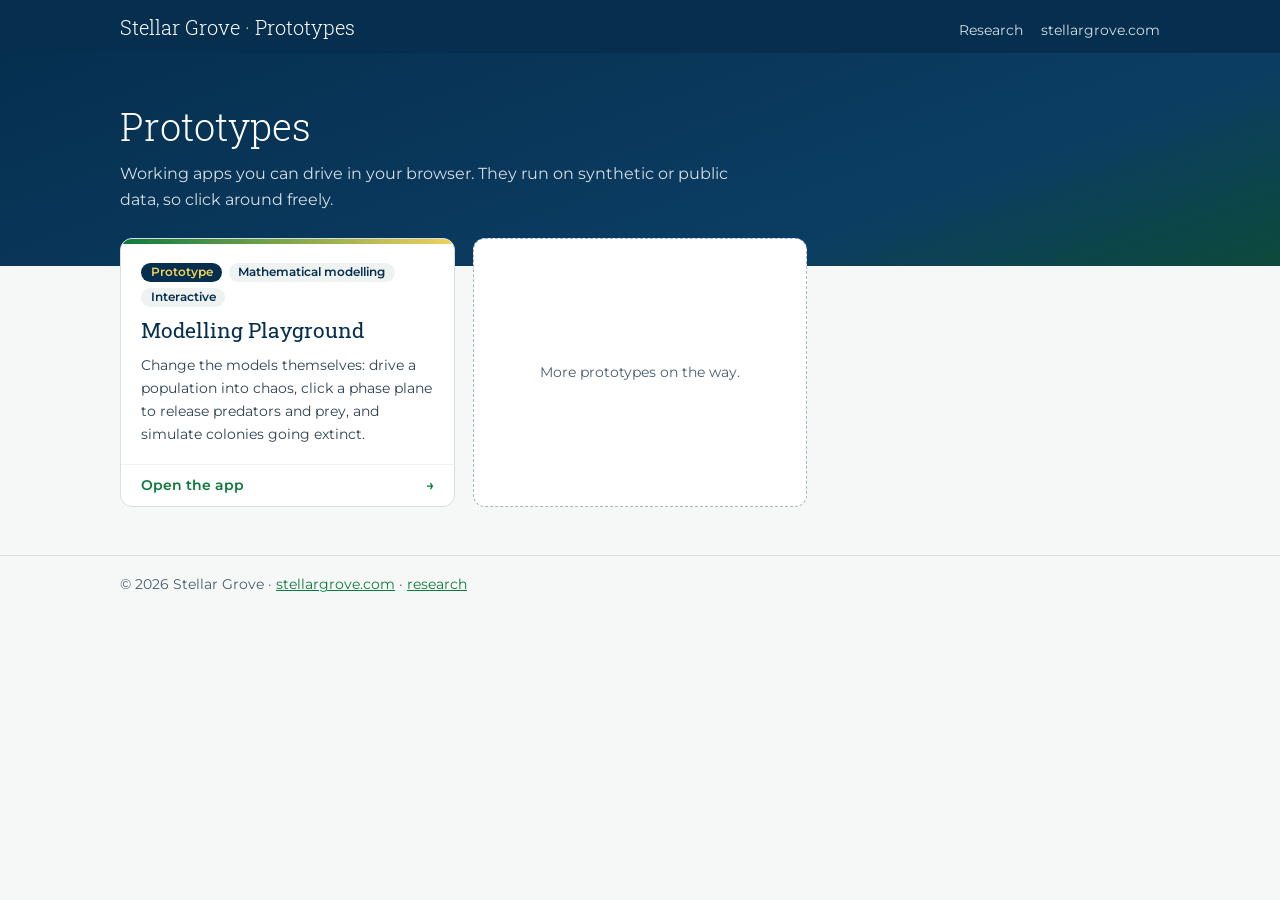
==== index.html @ 3d3c97d2 "Publish from bitstaemr f29ada0" ====
<!doctype html>
<html lang="en">
<head>
<meta charset="utf-8">
<meta name="viewport" content="width=device-width, initial-scale=1">
<title>Prototypes · Stellar Grove</title>
<meta name="description" content="Working prototypes from Stellar Grove that you can try in your browser.">
<link rel="canonical" href="https://apps.stellargrove.com/">
<link rel="preconnect" href="https://fonts.googleapis.com">
<link rel="stylesheet" href="https://fonts.googleapis.com/css2?family=Montserrat:wght@400;500;600&family=Roboto+Slab:wght@300;400&display=swap">
<style>
*{box-sizing:border-box}
body{margin:0;background:#f6f8f8;color:#0d1c24;font-family:'Montserrat',system-ui,-apple-system,'Segoe UI',sans-serif}
a{color:inherit}
.top{background:#062f4f;color:#fff}
.top .in{max-width:1080px;margin:0 auto;padding:.85rem 1.25rem;display:flex;gap:.4rem 1rem;align-items:baseline;
  justify-content:space-between;flex-wrap:wrap}
.brand{font-family:'Roboto Slab',Georgia,serif;font-weight:300;font-size:1.25rem;color:#fff;text-decoration:none}
.brand span{color:#f2d15c}
.nav a{color:#d5dee3;text-decoration:none;font-size:.9rem;margin-right:1.1rem}
.nav a:last-child{margin-right:0}
.hero{background:linear-gradient(160deg,#062f4f 0%,#0b3d63 70%,#0d4a3a 100%);color:#fff}
.hero .in{max-width:1080px;margin:0 auto;padding:3rem 1.25rem 3.25rem}
.hero h1{font-family:'Roboto Slab',Georgia,serif;font-weight:300;font-size:2.4rem;margin:0 0 .6rem}
.hero p{margin:0;max-width:640px;line-height:1.65;color:#d5dee3}
main{max-width:1080px;margin:-1.75rem auto 0;padding:0 1.25rem 3rem}
.grid{display:grid;grid-template-columns:repeat(auto-fill,minmax(300px,1fr));gap:1.1rem}
.tile{display:flex;flex-direction:column;background:#fff;border:1px solid #d5dee3;border-radius:12px;overflow:hidden;
  text-decoration:none;transition:transform .2s,box-shadow .2s}
.tile:hover{transform:translateY(-3px);box-shadow:0 12px 28px rgba(6,47,79,.14)}
.tile .bar{height:5px;background:linear-gradient(90deg,#0d7a3c,#f2d15c)}
.tile .body{padding:1.2rem 1.25rem 1.1rem;display:flex;flex-direction:column;gap:.6rem;flex:1}
.tile h2{font-family:'Roboto Slab',Georgia,serif;font-weight:400;font-size:1.3rem;color:#062f4f;margin:0}
.tile p{margin:0;font-size:.9rem;line-height:1.6;color:#2e4250;flex:1}
.tags{display:flex;flex-wrap:wrap;gap:.4rem}
.tag{font-size:.72rem;font-weight:600;border-radius:999px;padding:.15rem .6rem;background:#eef2f1;color:#062f4f}
.tag.st{background:#062f4f;color:#f2d15c}
.tag.sim{background:#f8e9c2;color:#6b5208}
.go{display:flex;justify-content:space-between;align-items:center;font-size:.85rem;font-weight:600;color:#0d7a3c;
  border-top:1px solid #eef2f1;padding:.8rem 1.25rem}
.go span{transition:transform .2s}
.tile:hover .go span{transform:translateX(4px)}
.empty{background:#fff;border:1px dashed #9fb6c6;border-radius:12px;padding:1.2rem;color:#4a5e6d;display:flex;
  align-items:center;justify-content:center;text-align:center;min-height:180px;font-size:.9rem}
footer{border-top:1px solid #d5dee3;color:#4a5e6d;font-size:.85rem}
footer .in{max-width:1080px;margin:0 auto;padding:1.25rem}
footer a{color:#0d7a3c}
</style>
</head>
<body>
<header class="top"><div class="in">
<a class="brand" href="/">Stellar Grove <span>·</span> Prototypes</a>
<nav class="nav"><a href="https://research.stellargrove.com/">Research</a><a href="https://www.stellargrove.com">stellargrove.com</a></nav>
</div></header>
<section class="hero"><div class="in"><h1>Prototypes</h1>
<p>Working apps you can drive in your browser. They run on synthetic or public data, so click around freely.</p>
</div></section>
<main><div class="grid">
<a class="tile" href="/modelling-playground/"><span class="bar"></span><span class="body"><span class="tags"><span class="tag st">Prototype</span><span class="tag">Mathematical modelling</span><span class="tag">Interactive</span></span><h2>Modelling Playground</h2><p>Change the models themselves: drive a population into chaos, click a phase plane to release predators and prey, and simulate colonies going extinct.</p></span><span class="go">Open the app <span aria-hidden="true">→</span></span></a><div class="empty">More prototypes on the way.</div>
</div></main>
<footer><div class="in">© 2026 Stellar Grove · <a href="https://www.stellargrove.com">stellargrove.com</a> ·
<a href="https://research.stellargrove.com/">research</a></div></footer>
</body>
</html>
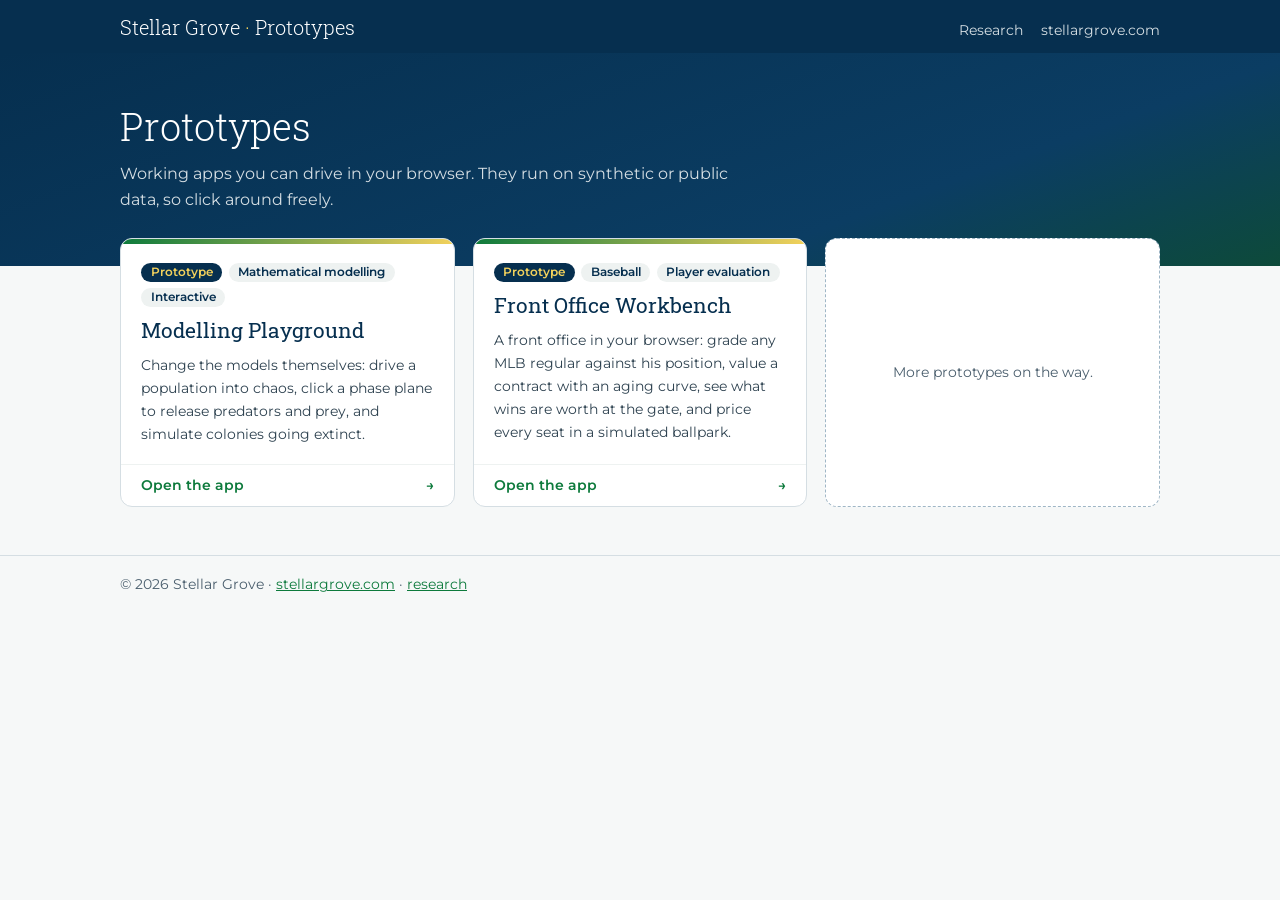
==== commit dd4a1f94: "Publish from bitstaemr d9ac79f" ====
--- a/index.html
+++ b/index.html
@@ -56,7 +56,7 @@
 <p>Working apps you can drive in your browser. They run on synthetic or public data, so click around freely.</p>
 </div></section>
 <main><div class="grid">
-<a class="tile" href="/modelling-playground/"><span class="bar"></span><span class="body"><span class="tags"><span class="tag st">Prototype</span><span class="tag">Mathematical modelling</span><span class="tag">Interactive</span></span><h2>Modelling Playground</h2><p>Change the models themselves: drive a population into chaos, click a phase plane to release predators and prey, and simulate colonies going extinct.</p></span><span class="go">Open the app <span aria-hidden="true">→</span></span></a><div class="empty">More prototypes on the way.</div>
+<a class="tile" href="/modelling-playground/"><span class="bar"></span><span class="body"><span class="tags"><span class="tag st">Prototype</span><span class="tag">Mathematical modelling</span><span class="tag">Interactive</span></span><h2>Modelling Playground</h2><p>Change the models themselves: drive a population into chaos, click a phase plane to release predators and prey, and simulate colonies going extinct.</p></span><span class="go">Open the app <span aria-hidden="true">→</span></span></a><a class="tile" href="/front-office/"><span class="bar"></span><span class="body"><span class="tags"><span class="tag st">Prototype</span><span class="tag">Baseball</span><span class="tag">Player evaluation</span></span><h2>Front Office Workbench</h2><p>A front office in your browser: grade any MLB regular against his position, value a contract with an aging curve, see what wins are worth at the gate, and price every seat in a simulated ballpark.</p></span><span class="go">Open the app <span aria-hidden="true">→</span></span></a><div class="empty">More prototypes on the way.</div>
 </div></main>
 <footer><div class="in">© 2026 Stellar Grove · <a href="https://www.stellargrove.com">stellargrove.com</a> ·
 <a href="https://research.stellargrove.com/">research</a></div></footer>
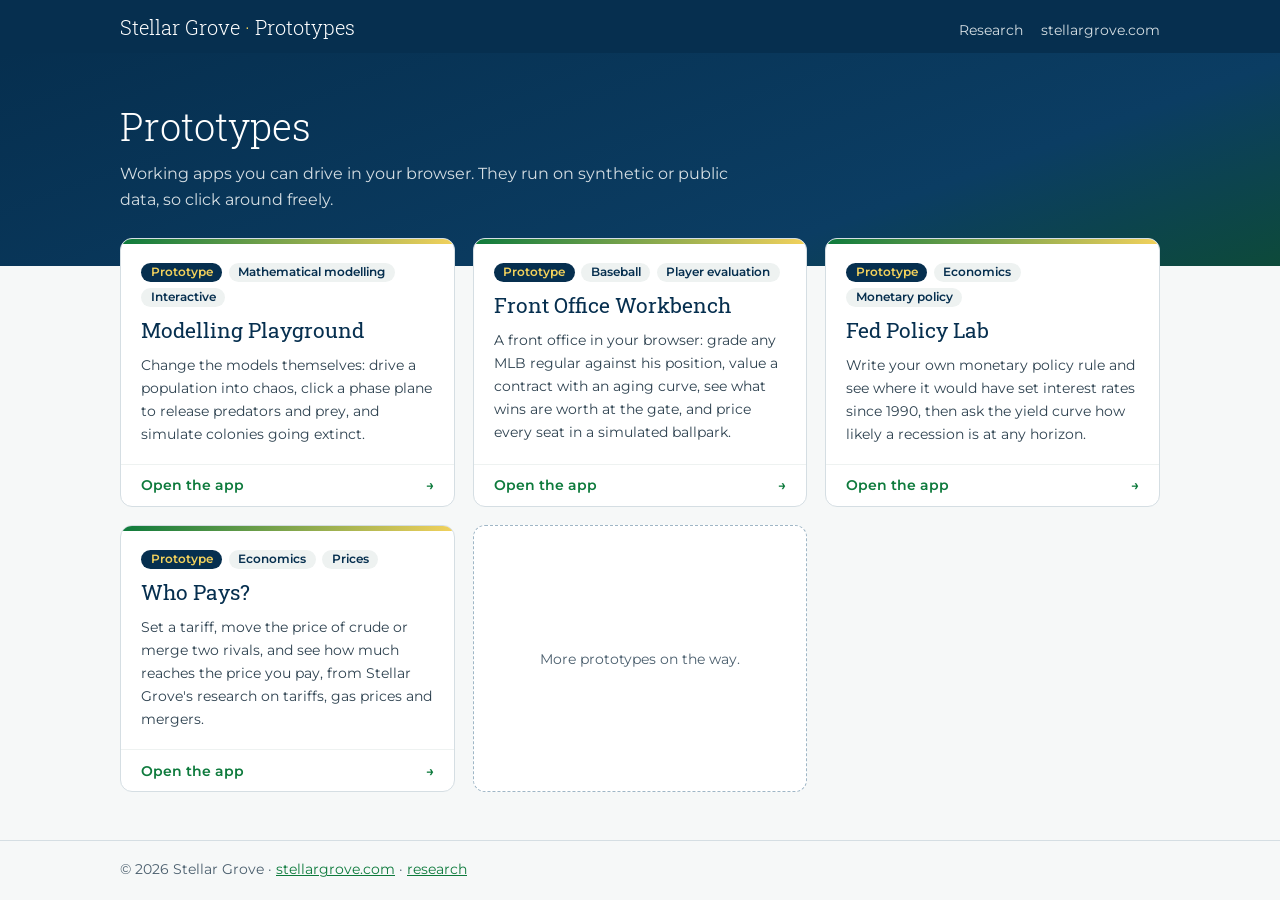
==== commit 0f9052c8: "Publish from bitstaemr d9e127f" ====
--- a/index.html
+++ b/index.html
@@ -56,7 +56,7 @@
 <p>Working apps you can drive in your browser. They run on synthetic or public data, so click around freely.</p>
 </div></section>
 <main><div class="grid">
-<a class="tile" href="/modelling-playground/"><span class="bar"></span><span class="body"><span class="tags"><span class="tag st">Prototype</span><span class="tag">Mathematical modelling</span><span class="tag">Interactive</span></span><h2>Modelling Playground</h2><p>Change the models themselves: drive a population into chaos, click a phase plane to release predators and prey, and simulate colonies going extinct.</p></span><span class="go">Open the app <span aria-hidden="true">→</span></span></a><a class="tile" href="/front-office/"><span class="bar"></span><span class="body"><span class="tags"><span class="tag st">Prototype</span><span class="tag">Baseball</span><span class="tag">Player evaluation</span></span><h2>Front Office Workbench</h2><p>A front office in your browser: grade any MLB regular against his position, value a contract with an aging curve, see what wins are worth at the gate, and price every seat in a simulated ballpark.</p></span><span class="go">Open the app <span aria-hidden="true">→</span></span></a><div class="empty">More prototypes on the way.</div>
+<a class="tile" href="/modelling-playground/"><span class="bar"></span><span class="body"><span class="tags"><span class="tag st">Prototype</span><span class="tag">Mathematical modelling</span><span class="tag">Interactive</span></span><h2>Modelling Playground</h2><p>Change the models themselves: drive a population into chaos, click a phase plane to release predators and prey, and simulate colonies going extinct.</p></span><span class="go">Open the app <span aria-hidden="true">→</span></span></a><a class="tile" href="/front-office/"><span class="bar"></span><span class="body"><span class="tags"><span class="tag st">Prototype</span><span class="tag">Baseball</span><span class="tag">Player evaluation</span></span><h2>Front Office Workbench</h2><p>A front office in your browser: grade any MLB regular against his position, value a contract with an aging curve, see what wins are worth at the gate, and price every seat in a simulated ballpark.</p></span><span class="go">Open the app <span aria-hidden="true">→</span></span></a><a class="tile" href="/fed-lab/"><span class="bar"></span><span class="body"><span class="tags"><span class="tag st">Prototype</span><span class="tag">Economics</span><span class="tag">Monetary policy</span></span><h2>Fed Policy Lab</h2><p>Write your own monetary policy rule and see where it would have set interest rates since 1990, then ask the yield curve how likely a recession is at any horizon.</p></span><span class="go">Open the app <span aria-hidden="true">→</span></span></a><a class="tile" href="/pass-through/"><span class="bar"></span><span class="body"><span class="tags"><span class="tag st">Prototype</span><span class="tag">Economics</span><span class="tag">Prices</span></span><h2>Who Pays?</h2><p>Set a tariff, move the price of crude or merge two rivals, and see how much reaches the price you pay, from Stellar Grove&#x27;s research on tariffs, gas prices and mergers.</p></span><span class="go">Open the app <span aria-hidden="true">→</span></span></a><div class="empty">More prototypes on the way.</div>
 </div></main>
 <footer><div class="in">© 2026 Stellar Grove · <a href="https://www.stellargrove.com">stellargrove.com</a> ·
 <a href="https://research.stellargrove.com/">research</a></div></footer>
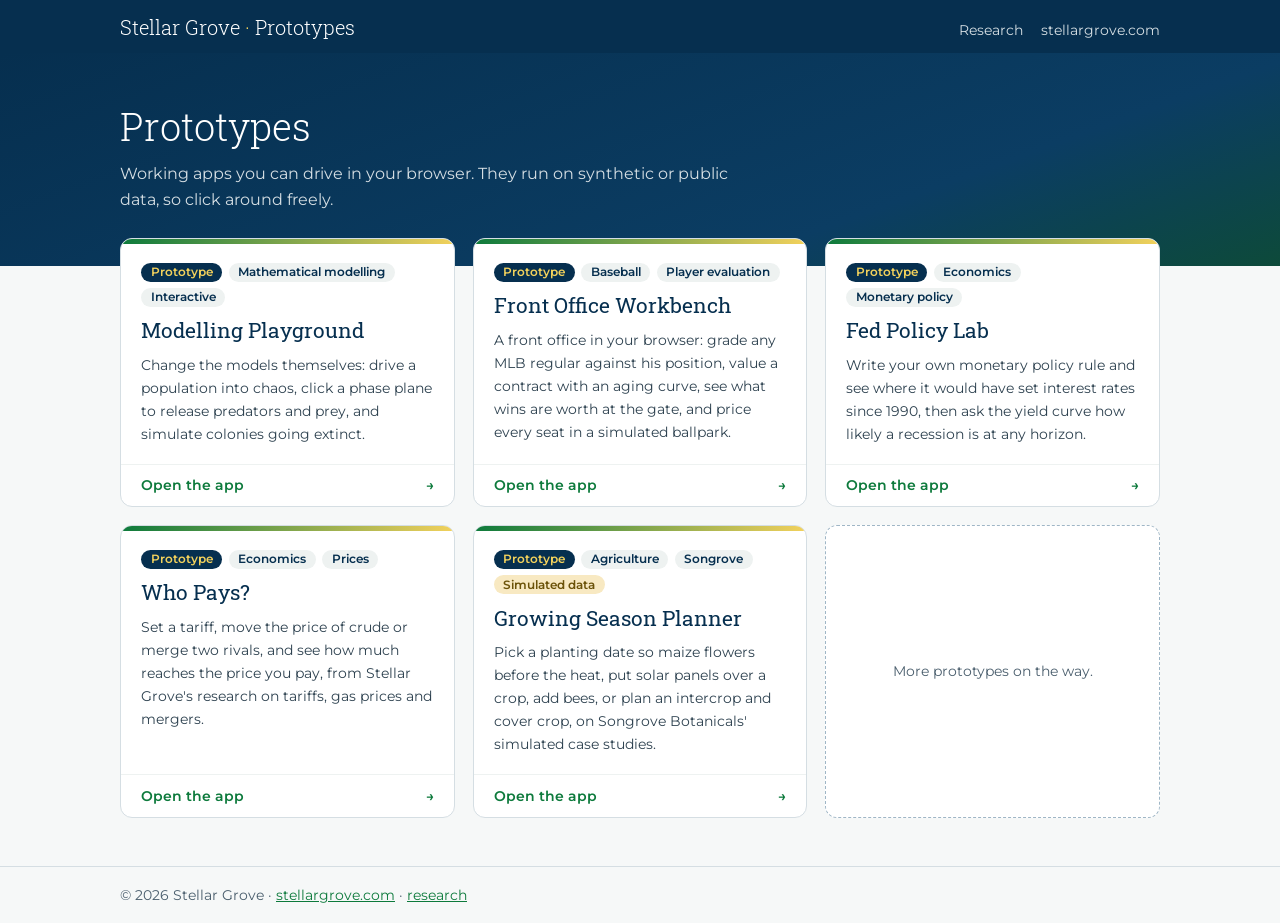
==== commit 8940f93e: "Publish from bitstaemr 5423d32" ====
--- a/index.html
+++ b/index.html
@@ -56,7 +56,7 @@
 <p>Working apps you can drive in your browser. They run on synthetic or public data, so click around freely.</p>
 </div></section>
 <main><div class="grid">
-<a class="tile" href="/modelling-playground/"><span class="bar"></span><span class="body"><span class="tags"><span class="tag st">Prototype</span><span class="tag">Mathematical modelling</span><span class="tag">Interactive</span></span><h2>Modelling Playground</h2><p>Change the models themselves: drive a population into chaos, click a phase plane to release predators and prey, and simulate colonies going extinct.</p></span><span class="go">Open the app <span aria-hidden="true">→</span></span></a><a class="tile" href="/front-office/"><span class="bar"></span><span class="body"><span class="tags"><span class="tag st">Prototype</span><span class="tag">Baseball</span><span class="tag">Player evaluation</span></span><h2>Front Office Workbench</h2><p>A front office in your browser: grade any MLB regular against his position, value a contract with an aging curve, see what wins are worth at the gate, and price every seat in a simulated ballpark.</p></span><span class="go">Open the app <span aria-hidden="true">→</span></span></a><a class="tile" href="/fed-lab/"><span class="bar"></span><span class="body"><span class="tags"><span class="tag st">Prototype</span><span class="tag">Economics</span><span class="tag">Monetary policy</span></span><h2>Fed Policy Lab</h2><p>Write your own monetary policy rule and see where it would have set interest rates since 1990, then ask the yield curve how likely a recession is at any horizon.</p></span><span class="go">Open the app <span aria-hidden="true">→</span></span></a><a class="tile" href="/pass-through/"><span class="bar"></span><span class="body"><span class="tags"><span class="tag st">Prototype</span><span class="tag">Economics</span><span class="tag">Prices</span></span><h2>Who Pays?</h2><p>Set a tariff, move the price of crude or merge two rivals, and see how much reaches the price you pay, from Stellar Grove&#x27;s research on tariffs, gas prices and mergers.</p></span><span class="go">Open the app <span aria-hidden="true">→</span></span></a><div class="empty">More prototypes on the way.</div>
+<a class="tile" href="/modelling-playground/"><span class="bar"></span><span class="body"><span class="tags"><span class="tag st">Prototype</span><span class="tag">Mathematical modelling</span><span class="tag">Interactive</span></span><h2>Modelling Playground</h2><p>Change the models themselves: drive a population into chaos, click a phase plane to release predators and prey, and simulate colonies going extinct.</p></span><span class="go">Open the app <span aria-hidden="true">→</span></span></a><a class="tile" href="/front-office/"><span class="bar"></span><span class="body"><span class="tags"><span class="tag st">Prototype</span><span class="tag">Baseball</span><span class="tag">Player evaluation</span></span><h2>Front Office Workbench</h2><p>A front office in your browser: grade any MLB regular against his position, value a contract with an aging curve, see what wins are worth at the gate, and price every seat in a simulated ballpark.</p></span><span class="go">Open the app <span aria-hidden="true">→</span></span></a><a class="tile" href="/fed-lab/"><span class="bar"></span><span class="body"><span class="tags"><span class="tag st">Prototype</span><span class="tag">Economics</span><span class="tag">Monetary policy</span></span><h2>Fed Policy Lab</h2><p>Write your own monetary policy rule and see where it would have set interest rates since 1990, then ask the yield curve how likely a recession is at any horizon.</p></span><span class="go">Open the app <span aria-hidden="true">→</span></span></a><a class="tile" href="/pass-through/"><span class="bar"></span><span class="body"><span class="tags"><span class="tag st">Prototype</span><span class="tag">Economics</span><span class="tag">Prices</span></span><h2>Who Pays?</h2><p>Set a tariff, move the price of crude or merge two rivals, and see how much reaches the price you pay, from Stellar Grove&#x27;s research on tariffs, gas prices and mergers.</p></span><span class="go">Open the app <span aria-hidden="true">→</span></span></a><a class="tile" href="/growing-season/"><span class="bar"></span><span class="body"><span class="tags"><span class="tag st">Prototype</span><span class="tag">Agriculture</span><span class="tag">Songrove</span><span class="tag sim">Simulated data</span></span><h2>Growing Season Planner</h2><p>Pick a planting date so maize flowers before the heat, put solar panels over a crop, add bees, or plan an intercrop and cover crop, on Songrove Botanicals&#x27; simulated case studies.</p></span><span class="go">Open the app <span aria-hidden="true">→</span></span></a><div class="empty">More prototypes on the way.</div>
 </div></main>
 <footer><div class="in">© 2026 Stellar Grove · <a href="https://www.stellargrove.com">stellargrove.com</a> ·
 <a href="https://research.stellargrove.com/">research</a></div></footer>
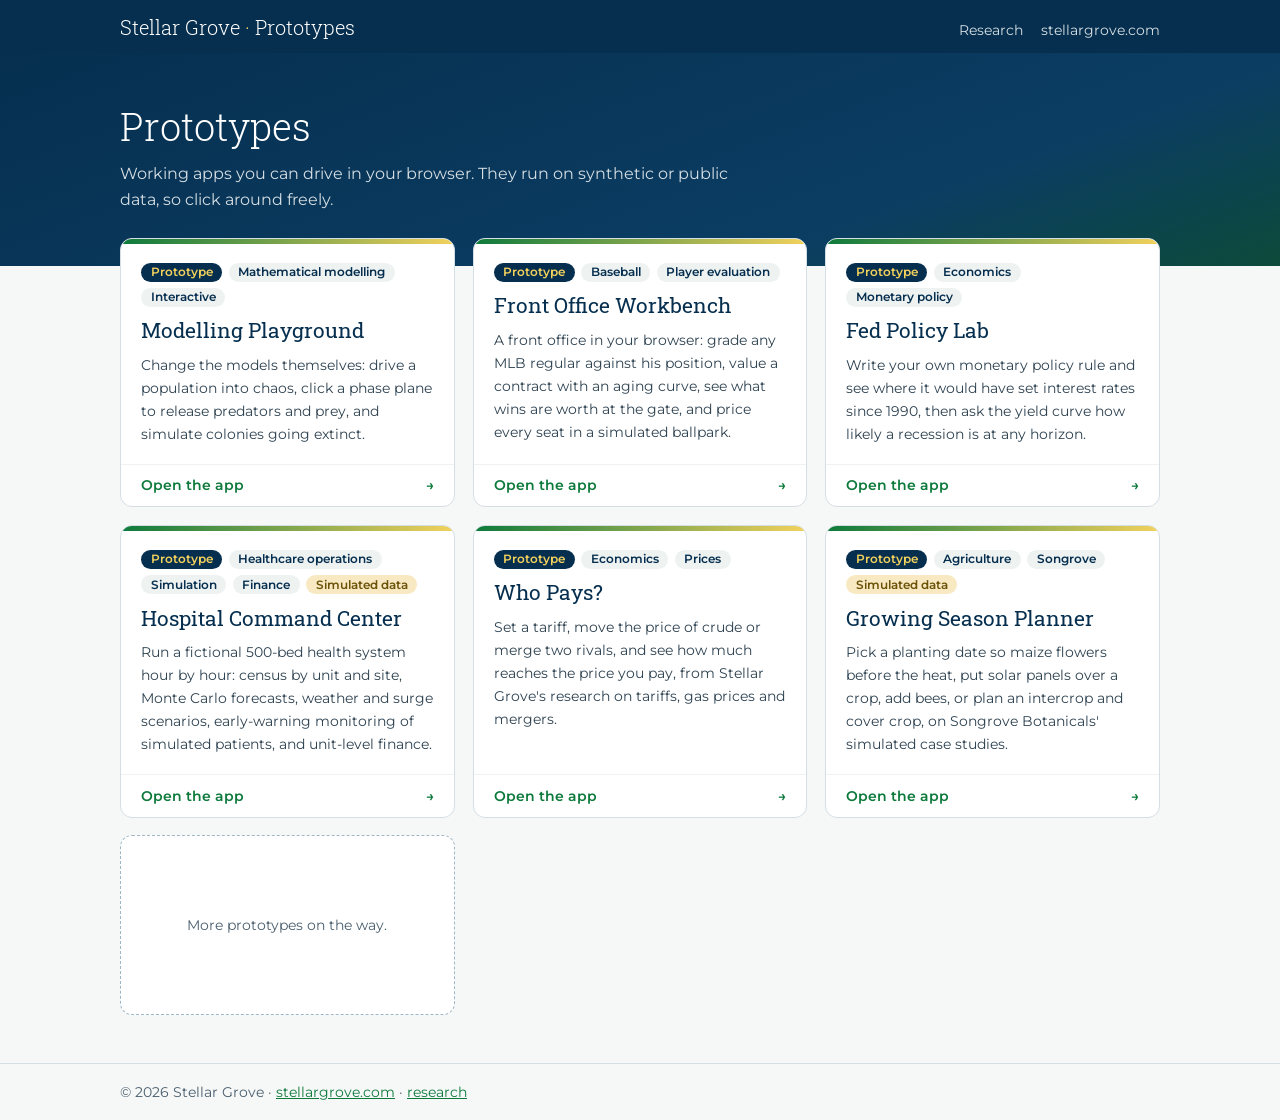
==== commit fa5d064b: "Publish from bitstaemr 3ae7213" ====
--- a/index.html
+++ b/index.html
@@ -56,7 +56,7 @@
 <p>Working apps you can drive in your browser. They run on synthetic or public data, so click around freely.</p>
 </div></section>
 <main><div class="grid">
-<a class="tile" href="/modelling-playground/"><span class="bar"></span><span class="body"><span class="tags"><span class="tag st">Prototype</span><span class="tag">Mathematical modelling</span><span class="tag">Interactive</span></span><h2>Modelling Playground</h2><p>Change the models themselves: drive a population into chaos, click a phase plane to release predators and prey, and simulate colonies going extinct.</p></span><span class="go">Open the app <span aria-hidden="true">→</span></span></a><a class="tile" href="/front-office/"><span class="bar"></span><span class="body"><span class="tags"><span class="tag st">Prototype</span><span class="tag">Baseball</span><span class="tag">Player evaluation</span></span><h2>Front Office Workbench</h2><p>A front office in your browser: grade any MLB regular against his position, value a contract with an aging curve, see what wins are worth at the gate, and price every seat in a simulated ballpark.</p></span><span class="go">Open the app <span aria-hidden="true">→</span></span></a><a class="tile" href="/fed-lab/"><span class="bar"></span><span class="body"><span class="tags"><span class="tag st">Prototype</span><span class="tag">Economics</span><span class="tag">Monetary policy</span></span><h2>Fed Policy Lab</h2><p>Write your own monetary policy rule and see where it would have set interest rates since 1990, then ask the yield curve how likely a recession is at any horizon.</p></span><span class="go">Open the app <span aria-hidden="true">→</span></span></a><a class="tile" href="/pass-through/"><span class="bar"></span><span class="body"><span class="tags"><span class="tag st">Prototype</span><span class="tag">Economics</span><span class="tag">Prices</span></span><h2>Who Pays?</h2><p>Set a tariff, move the price of crude or merge two rivals, and see how much reaches the price you pay, from Stellar Grove&#x27;s research on tariffs, gas prices and mergers.</p></span><span class="go">Open the app <span aria-hidden="true">→</span></span></a><a class="tile" href="/growing-season/"><span class="bar"></span><span class="body"><span class="tags"><span class="tag st">Prototype</span><span class="tag">Agriculture</span><span class="tag">Songrove</span><span class="tag sim">Simulated data</span></span><h2>Growing Season Planner</h2><p>Pick a planting date so maize flowers before the heat, put solar panels over a crop, add bees, or plan an intercrop and cover crop, on Songrove Botanicals&#x27; simulated case studies.</p></span><span class="go">Open the app <span aria-hidden="true">→</span></span></a><div class="empty">More prototypes on the way.</div>
+<a class="tile" href="/modelling-playground/"><span class="bar"></span><span class="body"><span class="tags"><span class="tag st">Prototype</span><span class="tag">Mathematical modelling</span><span class="tag">Interactive</span></span><h2>Modelling Playground</h2><p>Change the models themselves: drive a population into chaos, click a phase plane to release predators and prey, and simulate colonies going extinct.</p></span><span class="go">Open the app <span aria-hidden="true">→</span></span></a><a class="tile" href="/front-office/"><span class="bar"></span><span class="body"><span class="tags"><span class="tag st">Prototype</span><span class="tag">Baseball</span><span class="tag">Player evaluation</span></span><h2>Front Office Workbench</h2><p>A front office in your browser: grade any MLB regular against his position, value a contract with an aging curve, see what wins are worth at the gate, and price every seat in a simulated ballpark.</p></span><span class="go">Open the app <span aria-hidden="true">→</span></span></a><a class="tile" href="/fed-lab/"><span class="bar"></span><span class="body"><span class="tags"><span class="tag st">Prototype</span><span class="tag">Economics</span><span class="tag">Monetary policy</span></span><h2>Fed Policy Lab</h2><p>Write your own monetary policy rule and see where it would have set interest rates since 1990, then ask the yield curve how likely a recession is at any horizon.</p></span><span class="go">Open the app <span aria-hidden="true">→</span></span></a><a class="tile" href="/command-center/"><span class="bar"></span><span class="body"><span class="tags"><span class="tag st">Prototype</span><span class="tag">Healthcare operations</span><span class="tag">Simulation</span><span class="tag">Finance</span><span class="tag sim">Simulated data</span></span><h2>Hospital Command Center</h2><p>Run a fictional 500-bed health system hour by hour: census by unit and site, Monte Carlo forecasts, weather and surge scenarios, early-warning monitoring of simulated patients, and unit-level finance.</p></span><span class="go">Open the app <span aria-hidden="true">→</span></span></a><a class="tile" href="/pass-through/"><span class="bar"></span><span class="body"><span class="tags"><span class="tag st">Prototype</span><span class="tag">Economics</span><span class="tag">Prices</span></span><h2>Who Pays?</h2><p>Set a tariff, move the price of crude or merge two rivals, and see how much reaches the price you pay, from Stellar Grove&#x27;s research on tariffs, gas prices and mergers.</p></span><span class="go">Open the app <span aria-hidden="true">→</span></span></a><a class="tile" href="/growing-season/"><span class="bar"></span><span class="body"><span class="tags"><span class="tag st">Prototype</span><span class="tag">Agriculture</span><span class="tag">Songrove</span><span class="tag sim">Simulated data</span></span><h2>Growing Season Planner</h2><p>Pick a planting date so maize flowers before the heat, put solar panels over a crop, add bees, or plan an intercrop and cover crop, on Songrove Botanicals&#x27; simulated case studies.</p></span><span class="go">Open the app <span aria-hidden="true">→</span></span></a><div class="empty">More prototypes on the way.</div>
 </div></main>
 <footer><div class="in">© 2026 Stellar Grove · <a href="https://www.stellargrove.com">stellargrove.com</a> ·
 <a href="https://research.stellargrove.com/">research</a></div></footer>
